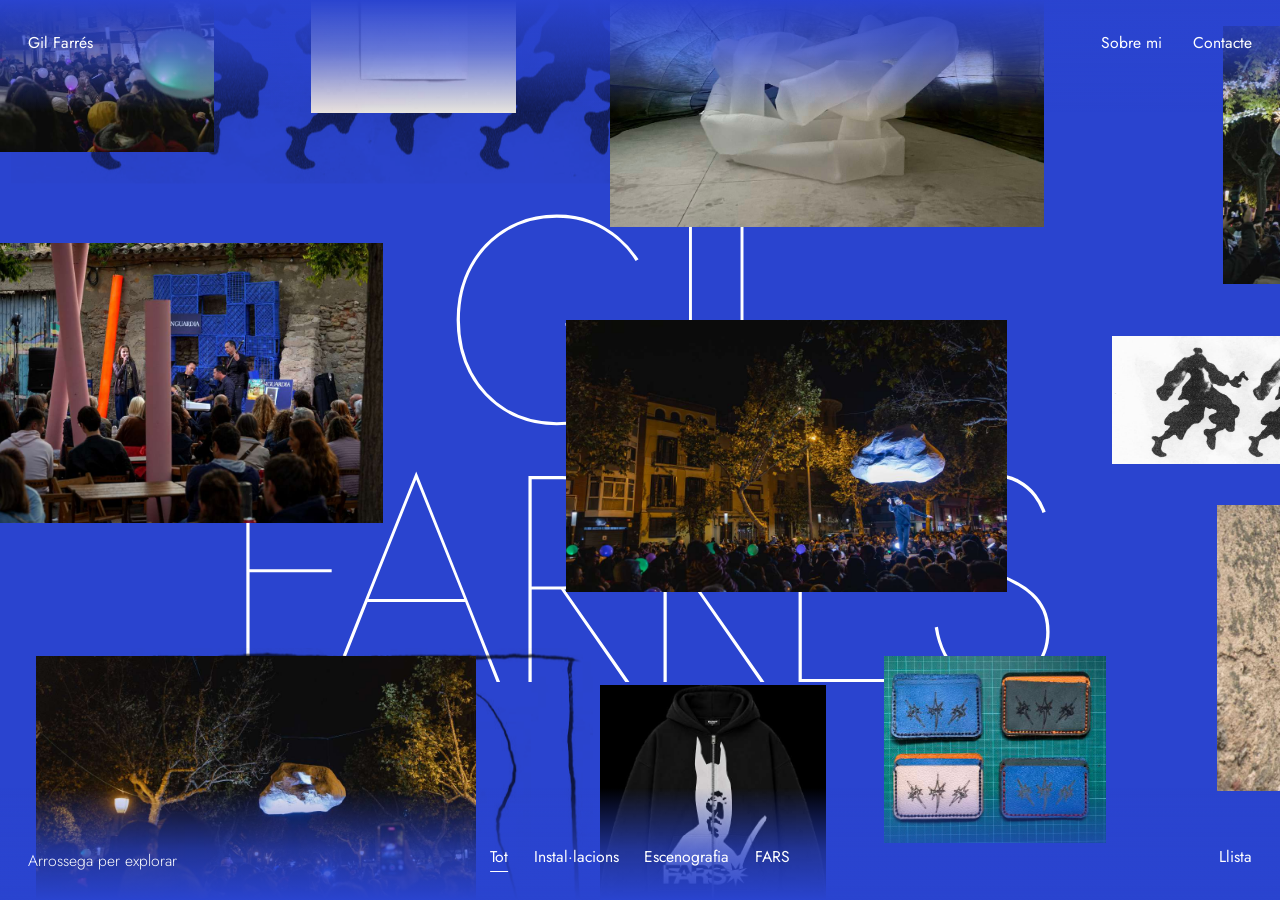
==== docs/taller/index.html @ add0188c "Tres propuestas de web para el portafolio de Gil Farrés Paper (fiel al PDF), Taller (lienzo infinito" ====
<!doctype html>
<html lang="ca">
<head>
  <meta charset="utf-8">
  <meta name="viewport" content="width=device-width, initial-scale=1, viewport-fit=cover">
  <title>Gil Farrés · Taller</title>
  <meta name="description" content="Taula de treball de Gil Farrés: instal·lacions, escenografia i la marca FARS.">
  <meta name="robots" content="noindex, nofollow">
  <meta name="theme-color" content="#2a44cf">
  <link rel="icon" href="../assets/favicon.svg" type="image/svg+xml">
  <link rel="preload" href="../assets/fonts/jost-latin-wght-normal.woff2" as="font" type="font/woff2" crossorigin>
  <link rel="stylesheet" href="../assets/css/base.css">
  <link rel="stylesheet" href="../assets/css/viewer.css">
  <link rel="stylesheet" href="taller.css">
  <script src="../assets/js/works.js"></script>
  <script src="../assets/js/viewer.js"></script>
  <script src="taller.js" defer></script>
</head>
<body data-view="canvas">
  <a class="skip-link" href="#llista">Salta a la llista d’obres</a>

  <h1 class="wordmark">
    <span>GIL</span>
    <span>FARRÉS</span>
  </h1>

  <!-- El taulell: dues capes que es mouen a velocitats diferents.
       La del fons és germana (no filla) perquè el multiply es fongui amb el blau i amb el nom. -->
  <div class="world world--back" aria-hidden="true">
    <div class="layer" id="layer-back"></div>
  </div>
  <div class="world" id="world" aria-label="Taula de treball. Arrossega per explorar les obres.">
    <div class="layer" id="layer-main"></div>
  </div>

  <header class="ui ui--top">
    <button class="ui__home" type="button" id="home">Gil Farrés</button>
    <nav class="ui__nav" aria-label="Informació">
      <button type="button" id="open-about">Sobre mi</button>
      <a href="mailto:gilfarres@gmail.com">Contacte</a>
    </nav>
  </header>

  <div class="ui ui--bottom">
    <p class="hint" id="hint">Arrossega per explorar</p>
    <div class="filters" role="group" aria-label="Filtra les obres" id="filters"></div>
    <button class="viewtoggle" type="button" id="viewtoggle" aria-pressed="false">Llista</button>
  </div>

  <!-- Vista alternativa en llista (teclat, lectors de pantalla, moviment reduït) -->
  <main class="list" id="llista" hidden></main>

  <dialog class="about" id="about" aria-labelledby="about-t"></dialog>

  <noscript><p style="position:fixed;inset:auto 1rem 1rem;color:#fff">Aquest web necessita JavaScript per mostrar les obres.</p></noscript>
</body>
</html>
---- docs/assets/css/base.css ----
/*
  Base comuna a les tres propostes: tipografia autoallotjada, reinici mínim i qualitat bàsica
  (focus visible, moviment reduït). Cada proposta defineix el seu propi disseny a la seva carpeta.

  Tipografia: Jost (SIL Open Font License), una geomètrica propera a l'ITC Avant Garde Gothic del portafoli.
  Si Gil té Adobe Creative Cloud es pot carregar la font original amb Adobe Fonts (cal revisar la llicència web).
*/
@font-face {
  font-family: 'Jost';
  src: url('../fonts/jost-latin-wght-normal.woff2') format('woff2-variations'),
       url('../fonts/jost-latin-wght-normal.woff2') format('woff2');
  font-weight: 100 900;
  font-style: normal;
  font-display: swap;
}

*, *::before, *::after { box-sizing: border-box; }

html {
  -webkit-text-size-adjust: 100%;
  text-size-adjust: 100%;
  hanging-punctuation: first last;
}

body {
  margin: 0;
  font-family: 'Jost', 'Avenir Next', 'Century Gothic', 'Segoe UI', system-ui, sans-serif;
  font-kerning: normal;
  text-rendering: optimizeLegibility;
  -webkit-font-smoothing: antialiased;
  -moz-osx-font-smoothing: grayscale;
}

img, picture, video, canvas, svg { display: block; max-width: 100%; }
img { height: auto; }

h1, h2, h3, p, figure, ul, ol, dl, dd { margin: 0; }
ul, ol { padding: 0; list-style: none; }

button { font: inherit; color: inherit; background: none; border: 0; padding: 0; cursor: pointer; }
a { color: inherit; text-decoration-thickness: .06em; text-underline-offset: .22em; }

:focus-visible {
  outline: 2px solid currentColor;
  outline-offset: 3px;
}

.visually-hidden {
  position: absolute !important;
  width: 1px; height: 1px;
  margin: -1px; padding: 0; border: 0;
  overflow: hidden;
  clip-path: inset(50%);
  white-space: nowrap;
}

.skip-link {
  position: fixed; left: 1rem; top: -4rem; z-index: 1000;
  padding: .6rem 1rem; background: #fff; color: #111;
  transition: top .2s;
}
.skip-link:focus { top: 1rem; }
---- docs/assets/css/viewer.css ----
/* Visor d'imatge ampliada (compartit per Taller i Sala). Es pot tematitzar amb --viewer-bg / --viewer-ink. */
.viewer {
  position: fixed; inset: 0;
  width: 100%; height: 100%;
  max-width: none; max-height: none;
  margin: 0; padding: 0; border: 0;
  background: var(--viewer-bg, #101010);
  color: var(--viewer-ink, #f3f1ec);
  font-family: inherit;
  overscroll-behavior: contain;
}
.viewer[open] { display: grid; grid-template-rows: minmax(0, 1fr) auto; }
.viewer::backdrop { background: var(--viewer-bg, #101010); }

.viewer__stage {
  min-height: 0;
  display: flex; align-items: center; justify-content: center;
  padding: clamp(1rem, 4vw, 3rem) clamp(1rem, 4vw, 3rem) 0;
  touch-action: pan-y pinch-zoom;
}
/* La imatge ocupa tot l'espai disponible (viewer.js limita l'ampliació a 1,8× la mida original) */
.viewer__img {
  width: 100%; height: 100%;
  object-fit: contain;
  transition: opacity .28s ease;
}
.viewer__img.is-swapping { opacity: 0; }

.viewer__bar {
  display: flex; flex-wrap: wrap; gap: 1rem 2rem;
  align-items: flex-end; justify-content: space-between;
  padding: 1.1rem clamp(1rem, 4vw, 3rem) 1.3rem;
  font-size: .95rem; line-height: 1.4; font-weight: 300;
}
.viewer__cap { max-width: 58ch; }
.viewer__title { font-weight: 500; }
.viewer__meta { opacity: .72; }
.viewer__text { margin-top: .35rem; opacity: .85; }

.viewer__nav { display: flex; gap: 1.6rem; font-weight: 400; }
.viewer__nav button { padding: .35rem 0; border-bottom: 1px solid transparent; }
.viewer__nav button:hover { border-bottom-color: currentColor; }
.viewer__nav button[disabled] { opacity: .3; pointer-events: none; }

/* Transició de la foto cap al visor (només si el navegador suporta View Transitions) */
::view-transition-group(viewer-img) {
  animation-duration: .5s;
  animation-timing-function: cubic-bezier(.2, .75, .15, 1);
}
::view-transition-old(viewer-img),
::view-transition-new(viewer-img) { height: 100%; object-fit: contain; }

@media (prefers-reduced-motion: reduce) {
  .viewer__img { transition: none; }
  ::view-transition-group(*) { animation-duration: .001s !important; }
}
---- docs/taller/taller.css ----
/*
  Proposta 2 · Taller
  Una taula de treball infinita en blau cobalt (el de les caixes de Rec.0). Les obres es poden arrossegar
  en totes direccions; el nom queda fix al fons. Un sol gest: el taulell amb inèrcia i dues profunditats.
*/
:root {
  --cobalt: #2a44cf;
  --cobalt-deep: #1d33ad;
  --on: #ffffff;
  --margin: clamp(14px, 2.2vw, 32px);
  --viewer-bg: var(--cobalt-deep);
  --viewer-ink: #ffffff;
}

html { background: var(--cobalt); color: var(--on); }
body {
  min-height: 100svh;
  background: var(--cobalt);
  color: var(--on);
  font-weight: 300;
  overflow: hidden;            /* el taulell ocupa tota la pantalla; la vista en llista torna a permetre scroll */
  overscroll-behavior: none;
}
body[data-view="list"] { overflow: auto; }

/* ───── El nom, fix al fons ───── */
.wordmark {
  position: fixed; inset: 0; z-index: 0;
  display: grid; place-content: center; text-align: center;
  font-size: min(23vw, 36svh);
  font-weight: 100; line-height: .88; letter-spacing: -.01em;
  pointer-events: none; user-select: none;
}
.wordmark span { display: block; }
body[data-view="list"] .wordmark { display: none; }

/* ───── Taulell ───── */
.world {
  position: fixed; inset: 0; z-index: 2;
  overflow: hidden;
  cursor: grab;
  touch-action: none;
  user-select: none; -webkit-user-select: none;
  animation: arriba 1.5s cubic-bezier(.16, .8, .2, 1) both;
}
.world.is-dragging { cursor: grabbing; }
.world--back { z-index: 1; pointer-events: none; mix-blend-mode: multiply; cursor: auto; }
body[data-view="list"] .world { display: none; }

@keyframes arriba {
  from { opacity: 0; transform: scale(.66); }
  35%  { opacity: 1; }
  to   { opacity: 1; transform: scale(1); }
}

.layer { position: absolute; inset: 0; will-change: transform; }
.tile { position: absolute; }

.piece {
  position: absolute;
  display: block; padding: 0;
  cursor: inherit;
  transition: opacity .45s ease, filter .45s ease, transform .5s cubic-bezier(.2, .8, .2, 1);
  -webkit-tap-highlight-color: transparent;
}
.piece img { width: 100%; height: auto; pointer-events: none; -webkit-user-drag: none; }
.piece:hover, .piece:focus-visible, .piece.is-focus { transform: scale(1.035); z-index: 3; }
.piece:focus-visible, .piece.is-focus { outline: 2px solid #fff; outline-offset: 5px; }
.piece.is-dim { opacity: .14; filter: saturate(0); pointer-events: none; }

.piece__cap {
  position: absolute; left: 0; top: 100%; margin-top: .55rem;
  font-size: .82rem; font-weight: 400; line-height: 1.2; white-space: nowrap;
  opacity: 0; transform: translateY(-3px);
  transition: opacity .25s ease, transform .25s ease;
  pointer-events: none;
}
.piece:hover .piece__cap, .piece:focus-visible .piece__cap, .piece.is-focus .piece__cap { opacity: 1; transform: none; }

/* capa del fons: grafisme FARS en negre; el multiply de .world--back el fon amb el blau */
.art { position: absolute; opacity: .7; pointer-events: none; }
.art img { width: 100%; height: auto; }

/* ───── Interfície ───── */
.ui {
  position: fixed; left: 0; right: 0; z-index: 5;
  display: flex; justify-content: space-between; align-items: baseline; gap: 1.5rem;
  padding: var(--margin);
  font-size: .98rem; font-weight: 400;
  pointer-events: none;
}
.ui > *, .ui button, .ui a { pointer-events: auto; }
.ui--top { top: 0; padding-top: max(var(--margin), env(safe-area-inset-top)); }
.ui--bottom { bottom: 0; align-items: flex-end; padding-bottom: max(var(--margin), env(safe-area-inset-bottom)); }
/* degradat de blau a les vores perquè el text es llegeixi sobre qualsevol foto */
.ui::before {
  content: ''; position: absolute; inset: 0; z-index: -1; pointer-events: none;
}
.ui--top::before { background: linear-gradient(to bottom, var(--cobalt) 0%, color-mix(in srgb, var(--cobalt) 70%, transparent) 45%, transparent 100%); bottom: -1.6rem; }
.ui--bottom::before { background: linear-gradient(to top, var(--cobalt) 0%, color-mix(in srgb, var(--cobalt) 70%, transparent) 45%, transparent 100%); top: -1.6rem; }
body[data-view="list"] .ui::before { background: var(--cobalt); }
.ui__nav { display: flex; gap: clamp(1rem, 2.4vw, 2rem); }
.ui a { text-decoration: none; }
.ui button, .ui a { padding-block: .2rem; border-bottom: 1px solid transparent; }
.ui button:hover, .ui a:hover, .ui [aria-pressed="true"] { border-bottom-color: currentColor; }

.hint { transition: opacity .6s ease; margin-right: auto; font-weight: 300; }
.hint.is-gone { opacity: 0; }
.filters { display: flex; gap: clamp(.9rem, 2vw, 1.8rem); flex-wrap: wrap; justify-content: center; position: absolute; left: 50%; bottom: max(var(--margin), env(safe-area-inset-bottom)); transform: translateX(-50%); }
.viewtoggle { margin-left: auto; }

/* ───── Vista en llista ───── */
body[data-view="list"] .filters,
body[data-view="list"] .hint { display: none; }
.list {
  position: relative; z-index: 2;
  padding: 8rem var(--margin) 8rem;
  display: grid; gap: clamp(4rem, 10vw, 8rem);
}
.list[hidden] { display: none; }
.list__item { display: grid; grid-template-columns: repeat(12, minmax(0, 1fr)); column-gap: 12px; row-gap: 1.2rem; }
.list__head { grid-column: 1 / span 4; }
.list__head h2 { font-size: clamp(1.7rem, 3.2vw, 3rem); font-weight: 200; line-height: 1.05; text-wrap: balance; }
.list__head p { margin-top: .8rem; max-width: 36ch; font-size: .98rem; text-wrap: pretty; }
.list__head .meta { opacity: .75; font-size: .9rem; }
.list__thumbs { grid-column: 6 / -1; display: flex; flex-wrap: wrap; gap: 12px; align-items: flex-start; }
.list__thumbs button { display: block; padding: 0; flex: 0 1 auto; }
.list__thumbs img { height: clamp(110px, 17vw, 230px); width: auto; }

/* ───── Sobre mi ───── */
.about {
  position: fixed; inset: 0; width: 100%; height: 100%; max-width: none; max-height: none;
  margin: 0; padding: 0; border: 0;
  background: var(--cobalt-deep); color: #fff;
  overflow: auto; overscroll-behavior: contain;
}
.about::backdrop { background: var(--cobalt-deep); }
.about__inner {
  padding: 5.5rem var(--margin) 4rem;
  display: grid; grid-template-columns: repeat(12, minmax(0, 1fr)); column-gap: 12px; row-gap: 2.4rem;
  max-width: 1500px; margin-inline: auto;
}
.about__close { position: fixed; top: var(--margin); right: var(--margin); z-index: 2; font-size: .98rem; font-weight: 400; border-bottom: 1px solid transparent; padding-block: .2rem; }
.about__close:hover { border-bottom-color: currentColor; }
.about h2 { grid-column: 1 / -1; font-size: clamp(2.4rem, 7vw, 6.5rem); font-weight: 100; line-height: .95; letter-spacing: -.01em; }
.about figure { grid-column: 1 / span 3; align-self: start; font-size: .88rem; }
.about figure img { width: 100%; height: auto; margin-bottom: .5rem; }
.about__text { grid-column: 5 / span 7; display: grid; gap: 1.1rem; font-size: 1.06rem; text-wrap: pretty; }
.about__block { grid-column: 5 / span 7; }
.about__block h3 { font-size: 1.05rem; font-weight: 500; margin-bottom: .9rem; }
.about__block ul { display: grid; gap: .75rem; font-size: 1rem; }
.about__block .yr { display: inline-block; min-width: 3.3rem; opacity: .7; }
.about__links { grid-column: 5 / span 7; display: flex; flex-wrap: wrap; gap: .5rem 2rem; font-size: 1.1rem; }

/* ───── Mòbil ───── */
@media (max-width: 720px) {
  .ui { font-size: .92rem; }
  .ui--bottom { flex-wrap: wrap; row-gap: .8rem; }
  .filters { position: static; transform: none; order: 3; width: 100%; justify-content: flex-start; }
  .hint { order: 1; }
  .viewtoggle { order: 2; }
  .list__item { row-gap: 1.6rem; }
  .list__head, .list__thumbs { grid-column: 1 / -1; }
  .about figure { grid-column: 1 / span 7; }
  .about__text, .about__block, .about__links { grid-column: 1 / -1; }
}

@media (prefers-reduced-motion: reduce) {
  .world { animation: none; }
  .piece, .piece__cap { transition: none; }
}
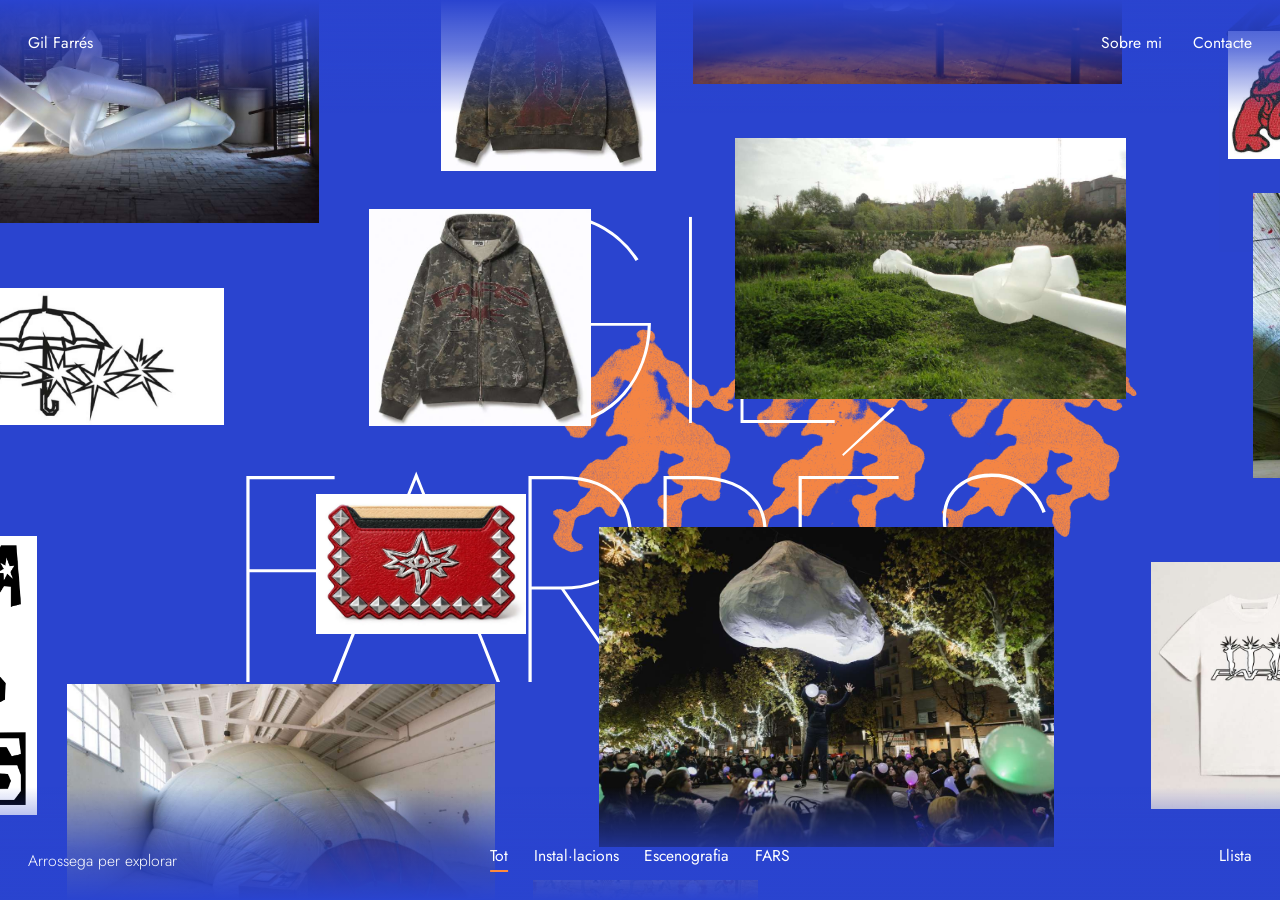
==== commit 7b95e8e8: "Taller: añadir naranja de acento (#ff8a3d) sobre el azul cobalto Naranja tomado de la columna de Rec" ====
--- a/docs/taller/index.html
+++ b/docs/taller/index.html
@@ -19,6 +19,15 @@
 <body data-view="canvas">
   <a class="skip-link" href="#llista">Salta a la llista d’obres</a>
 
+  <!-- Filtre SVG: converteix un dibuix negre sobre blanc en traç taronja transparent (capa d'accent del fons) -->
+  <svg width="0" height="0" style="position:absolute" aria-hidden="true" focusable="false">
+    <!-- La regió del filtre = la caixa de la imatge. Per defecte s'estén un 10 % més i, com que la fórmula
+         converteix el «negre transparent» en taronja opac, apareixien franges massisses a les vores. -->
+    <filter id="tint-orange" x="0" y="0" width="100%" height="100%" color-interpolation-filters="sRGB">
+      <feColorMatrix type="matrix" values="0 0 0 0 1   0 0 0 0 0.541   0 0 0 0 0.239   -0.2976 -1.0013 -0.1011 0 1.25"/>
+    </filter>
+  </svg>
+
   <h1 class="wordmark">
     <span>GIL</span>
     <span>FARRÉS</span>
@@ -28,6 +37,9 @@
        La del fons és germana (no filla) perquè el multiply es fongui amb el blau i amb el nom. -->
   <div class="world world--back" aria-hidden="true">
     <div class="layer" id="layer-back"></div>
+  </div>
+  <div class="world world--accent" aria-hidden="true">
+    <div class="layer" id="layer-accent"></div>
   </div>
   <div class="world" id="world" aria-label="Taula de treball. Arrossega per explorar les obres.">
     <div class="layer" id="layer-main"></div>
--- a/docs/assets/css/viewer.css
+++ b/docs/assets/css/viewer.css
@@ -39,7 +39,8 @@
 
 .viewer__nav { display: flex; gap: 1.6rem; font-weight: 400; }
 .viewer__nav button { padding: .35rem 0; border-bottom: 1px solid transparent; }
-.viewer__nav button:hover { border-bottom-color: currentColor; }
+.viewer__nav button:hover { border-bottom-color: var(--viewer-accent, currentColor); }
+.viewer :focus-visible { outline-color: var(--viewer-accent, currentColor); }
 .viewer__nav button[disabled] { opacity: .3; pointer-events: none; }
 
 /* Transició de la foto cap al visor (només si el navegador suporta View Transitions) */
--- a/docs/taller/taller.css
+++ b/docs/taller/taller.css
@@ -7,10 +7,16 @@
   --cobalt: #2a44cf;
   --cobalt-deep: #1d33ad;
   --on: #ffffff;
+  /* Accent: el taronja de la columna de Rec.0 i de les seves samarretes, una mica més clar perquè
+     tingui ≥ 3:1 de contrast sobre el blau (línies i anells de focus). El text sobre taronja va en blau marí (7:1). */
+  --orange: #ff8a3d;
+  --navy: #0d1650;
   --margin: clamp(14px, 2.2vw, 32px);
   --viewer-bg: var(--cobalt-deep);
   --viewer-ink: #ffffff;
+  --viewer-accent: var(--orange);
 }
+::selection { background: var(--orange); color: var(--navy); }
 
 html { background: var(--cobalt); color: var(--on); }
 body {
@@ -24,8 +30,9 @@
 body[data-view="list"] { overflow: auto; }
 
 /* ───── El nom, fix al fons ───── */
+/* Capes (de baix a dalt): dibuixos del fons (z 1) · el nom (z 2, abans al DOM) · fotos (z 2, després al DOM) */
 .wordmark {
-  position: fixed; inset: 0; z-index: 0;
+  position: fixed; inset: 0; z-index: 2;
   display: grid; place-content: center; text-align: center;
   font-size: min(23vw, 36svh);
   font-weight: 100; line-height: .88; letter-spacing: -.01em;
@@ -45,6 +52,8 @@
 }
 .world.is-dragging { cursor: grabbing; }
 .world--back { z-index: 1; pointer-events: none; mix-blend-mode: multiply; cursor: auto; }
+/* capa d'accent: mateixa profunditat que el fons, però sense multiply (el taronja no es fon amb el blau) */
+.world--accent { z-index: 1; pointer-events: none; cursor: auto; }
 body[data-view="list"] .world { display: none; }
 
 @keyframes arriba {
@@ -65,12 +74,15 @@
 }
 .piece img { width: 100%; height: auto; pointer-events: none; -webkit-user-drag: none; }
 .piece:hover, .piece:focus-visible, .piece.is-focus { transform: scale(1.035); z-index: 3; }
-.piece:focus-visible, .piece.is-focus { outline: 2px solid #fff; outline-offset: 5px; }
+.piece:focus-visible, .piece.is-focus { outline: 3px solid var(--orange); outline-offset: 5px; }
 .piece.is-dim { opacity: .14; filter: saturate(0); pointer-events: none; }
 
+/* rètol que apareix en passar per sobre una obra: etiqueta taronja amb text blau marí */
 .piece__cap {
-  position: absolute; left: 0; top: 100%; margin-top: .55rem;
-  font-size: .82rem; font-weight: 400; line-height: 1.2; white-space: nowrap;
+  position: absolute; left: 0; top: 100%; margin-top: .6rem;
+  padding: .3rem .6rem;
+  background: var(--orange); color: var(--navy);
+  font-size: .82rem; font-weight: 500; line-height: 1.2; white-space: nowrap;
   opacity: 0; transform: translateY(-3px);
   transition: opacity .25s ease, transform .25s ease;
   pointer-events: none;
@@ -80,6 +92,8 @@
 /* capa del fons: grafisme FARS en negre; el multiply de .world--back el fon amb el blau */
 .art { position: absolute; opacity: .7; pointer-events: none; }
 .art img { width: 100%; height: auto; }
+.art--orange { opacity: .95; }
+.art--orange img { filter: url(#tint-orange); clip-path: inset(1px); }   /* 1px: evita una línia a la vora per l'antialiàsing */
 
 /* ───── Interfície ───── */
 .ui {
@@ -101,8 +115,9 @@
 body[data-view="list"] .ui::before { background: var(--cobalt); }
 .ui__nav { display: flex; gap: clamp(1rem, 2.4vw, 2rem); }
 .ui a { text-decoration: none; }
-.ui button, .ui a { padding-block: .2rem; border-bottom: 1px solid transparent; }
-.ui button:hover, .ui a:hover, .ui [aria-pressed="true"] { border-bottom-color: currentColor; }
+.ui button, .ui a { padding-block: .2rem; border-bottom: 2px solid transparent; }
+.ui button:hover, .ui a:hover, .ui [aria-pressed="true"] { border-bottom-color: var(--orange); }
+.ui :focus-visible { outline-color: var(--orange); }
 
 .hint { transition: opacity .6s ease; margin-right: auto; font-weight: 300; }
 .hint.is-gone { opacity: 0; }
@@ -126,6 +141,8 @@
 .list__thumbs { grid-column: 6 / -1; display: flex; flex-wrap: wrap; gap: 12px; align-items: flex-start; }
 .list__thumbs button { display: block; padding: 0; flex: 0 1 auto; }
 .list__thumbs img { height: clamp(110px, 17vw, 230px); width: auto; }
+.list__thumbs button:hover img, .list__thumbs button:focus-visible img { outline: 3px solid var(--orange); outline-offset: 3px; }
+.list__thumbs button:focus-visible { outline: none; }
 
 /* ───── Sobre mi ───── */
 .about {
@@ -140,8 +157,10 @@
   display: grid; grid-template-columns: repeat(12, minmax(0, 1fr)); column-gap: 12px; row-gap: 2.4rem;
   max-width: 1500px; margin-inline: auto;
 }
-.about__close { position: fixed; top: var(--margin); right: var(--margin); z-index: 2; font-size: .98rem; font-weight: 400; border-bottom: 1px solid transparent; padding-block: .2rem; }
-.about__close:hover { border-bottom-color: currentColor; }
+.about__close { position: fixed; top: var(--margin); right: var(--margin); z-index: 2; font-size: .98rem; font-weight: 400; border-bottom: 2px solid transparent; padding-block: .2rem; }
+.about__close:hover { border-bottom-color: var(--orange); }
+.about a { text-decoration-color: var(--orange); text-decoration-thickness: 2px; }
+.about :focus-visible { outline-color: var(--orange); }
 .about h2 { grid-column: 1 / -1; font-size: clamp(2.4rem, 7vw, 6.5rem); font-weight: 100; line-height: .95; letter-spacing: -.01em; }
 .about figure { grid-column: 1 / span 3; align-self: start; font-size: .88rem; }
 .about figure img { width: 100%; height: auto; margin-bottom: .5rem; }
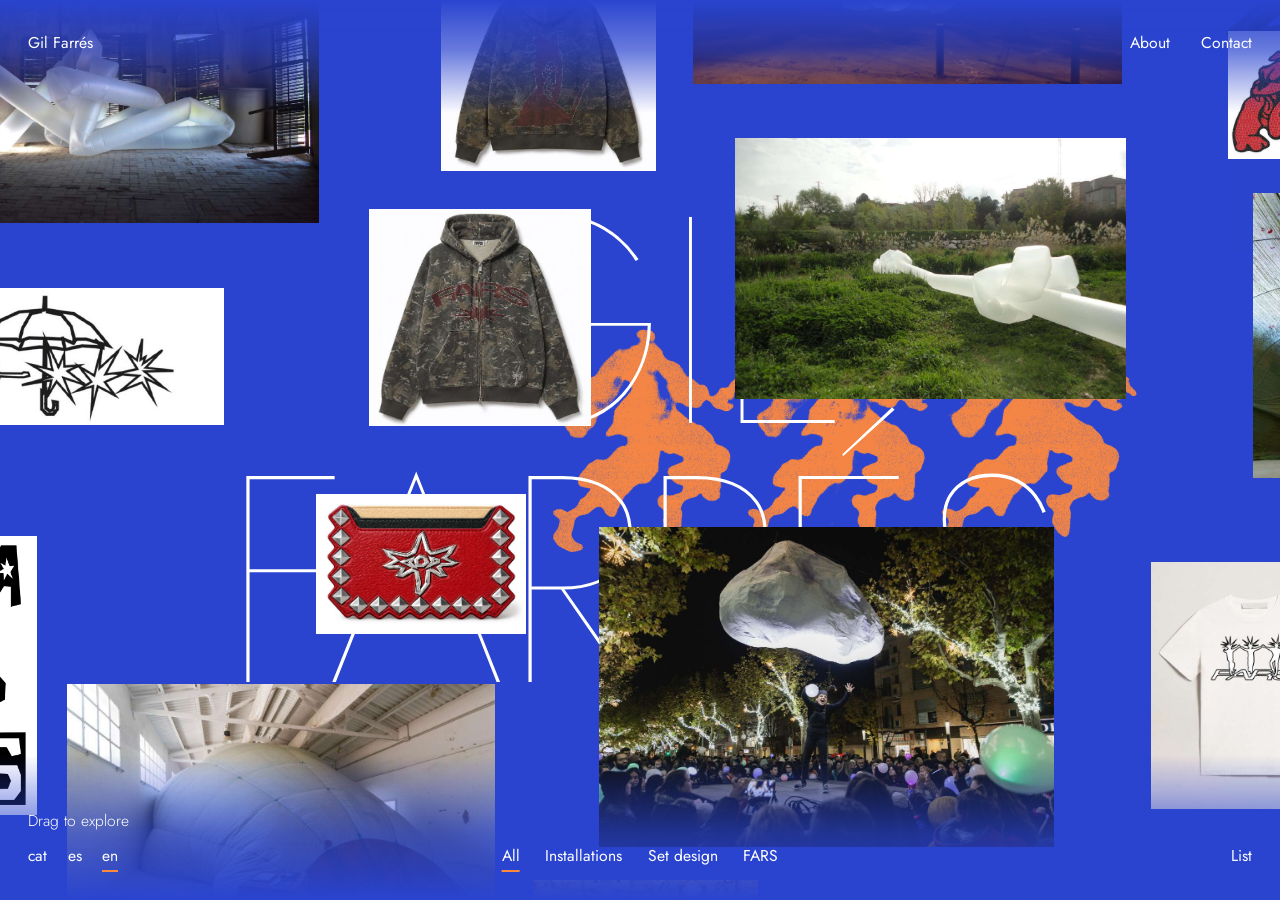
==== commit 2b5882ad: "Taller: selector de idioma (cat, es, en) y scroll propio en la vista en lista Idioma: botones abajo " ====
--- a/docs/taller/index.html
+++ b/docs/taller/index.html
@@ -14,10 +14,12 @@
   <link rel="stylesheet" href="taller.css">
   <script src="../assets/js/works.js"></script>
   <script src="../assets/js/viewer.js"></script>
+  <!-- Ordre important: i18n.js tradueix GIL abans que taller.js construeixi la pàgina -->
+  <script src="../assets/js/i18n.js" defer></script>
   <script src="taller.js" defer></script>
 </head>
 <body data-view="canvas">
-  <a class="skip-link" href="#llista">Salta a la llista d’obres</a>
+  <a class="skip-link" href="#llista" data-i18n="skip">Salta a la llista d’obres</a>
 
   <!-- Filtre SVG: converteix un dibuix negre sobre blanc en traç taronja transparent (capa d'accent del fons) -->
   <svg width="0" height="0" style="position:absolute" aria-hidden="true" focusable="false">
@@ -41,21 +43,30 @@
   <div class="world world--accent" aria-hidden="true">
     <div class="layer" id="layer-accent"></div>
   </div>
-  <div class="world" id="world" aria-label="Taula de treball. Arrossega per explorar les obres.">
+  <div class="world" id="world" data-i18n-aria="world_aria" aria-label="Taula de treball. Arrossega per explorar les obres.">
     <div class="layer" id="layer-main"></div>
   </div>
 
   <header class="ui ui--top">
     <button class="ui__home" type="button" id="home">Gil Farrés</button>
-    <nav class="ui__nav" aria-label="Informació">
-      <button type="button" id="open-about">Sobre mi</button>
-      <a href="mailto:gilfarres@gmail.com">Contacte</a>
+    <nav class="ui__nav" data-i18n-aria="nav_aria" aria-label="Informació">
+      <button type="button" id="open-about" data-i18n="about">Sobre mi</button>
+      <a href="mailto:gilfarres@gmail.com" data-i18n="contact">Contacte</a>
     </nav>
   </header>
 
   <div class="ui ui--bottom">
-    <p class="hint" id="hint">Arrossega per explorar</p>
-    <div class="filters" role="group" aria-label="Filtra les obres" id="filters"></div>
+    <!-- Abaix a l'esquerra: idioma (en contrapunt al botó Llista/Taulell de la dreta) -->
+    <div class="ui__left">
+      <p class="hint" id="hint" data-i18n="hint">Arrossega per explorar</p>
+      <!-- El nom visible és el codi curt; el nom accessible és l'idioma sencer (comença igual: «Català», «Español», «English») -->
+      <div class="langs" role="group" data-i18n-aria="lang_aria" aria-label="Llengua">
+        <button type="button" data-lang="ca" lang="ca" aria-label="Català" aria-pressed="true">cat</button>
+        <button type="button" data-lang="es" lang="es" aria-label="Español" aria-pressed="false">es</button>
+        <button type="button" data-lang="en" lang="en" aria-label="English" aria-pressed="false">en</button>
+      </div>
+    </div>
+    <div class="filters" role="group" data-i18n-aria="filters_aria" aria-label="Filtra les obres" id="filters"></div>
     <button class="viewtoggle" type="button" id="viewtoggle" aria-pressed="false">Llista</button>
   </div>
 
@@ -64,6 +75,7 @@
 
   <dialog class="about" id="about" aria-labelledby="about-t"></dialog>
 
-  <noscript><p style="position:fixed;inset:auto 1rem 1rem;color:#fff">Aquest web necessita JavaScript per mostrar les obres.</p></noscript>
+  <!-- Sense JavaScript no hi ha selector d'idioma: el missatge surt en els tres -->
+  <noscript><p style="position:fixed;inset:auto 1rem 1rem;color:#fff">Aquest web necessita JavaScript per mostrar les obres. · Esta web necesita JavaScript para mostrar las obras. · This site needs JavaScript to show the works.</p></noscript>
 </body>
 </html>
--- a/docs/taller/taller.css
+++ b/docs/taller/taller.css
@@ -24,10 +24,11 @@
   background: var(--cobalt);
   color: var(--on);
   font-weight: 300;
-  overflow: hidden;            /* el taulell ocupa tota la pantalla; la vista en llista torna a permetre scroll */
+  /* La pàgina mai fa scroll (ni al taulell ni a la llista): la llista té el seu propi contenidor amb scroll.
+     Així la pàgina no guanya ni perd barra en canviar de vista i res de l'interfície es belluga. */
+  overflow: hidden;
   overscroll-behavior: none;
 }
-body[data-view="list"] { overflow: auto; }
 
 /* ───── El nom, fix al fons ───── */
 /* Capes (de baix a dalt): dibuixos del fons (z 1) · el nom (z 2, abans al DOM) · fotos (z 2, després al DOM) */
@@ -112,15 +113,19 @@
 }
 .ui--top::before { background: linear-gradient(to bottom, var(--cobalt) 0%, color-mix(in srgb, var(--cobalt) 70%, transparent) 45%, transparent 100%); bottom: -1.6rem; }
 .ui--bottom::before { background: linear-gradient(to top, var(--cobalt) 0%, color-mix(in srgb, var(--cobalt) 70%, transparent) 45%, transparent 100%); top: -1.6rem; }
-body[data-view="list"] .ui::before { background: var(--cobalt); }
+/* a la llista, franja blava sòlida (el contingut passa per sota), sense tapar la barra de scroll */
+body[data-view="list"] .ui::before { background: var(--cobalt); right: var(--sbw, 0px); }
 .ui__nav { display: flex; gap: clamp(1rem, 2.4vw, 2rem); }
 .ui a { text-decoration: none; }
 .ui button, .ui a { padding-block: .2rem; border-bottom: 2px solid transparent; }
 .ui button:hover, .ui a:hover, .ui [aria-pressed="true"] { border-bottom-color: var(--orange); }
 .ui :focus-visible { outline-color: var(--orange); }
 
-.hint { transition: opacity .6s ease; margin-right: auto; font-weight: 300; }
+/* Abaix a l'esquerra: la pista (només al principi) damunt dels botons d'idioma, que es queden sempre */
+.ui__left { display: flex; flex-direction: column; align-items: flex-start; gap: .55rem; margin-right: auto; }
+.hint { transition: opacity .6s ease; font-weight: 300; }
 .hint.is-gone { opacity: 0; }
+.langs { display: flex; gap: clamp(.8rem, 1.6vw, 1.3rem); }
 .filters { display: flex; gap: clamp(.9rem, 2vw, 1.8rem); flex-wrap: wrap; justify-content: center; position: absolute; left: 50%; bottom: max(var(--margin), env(safe-area-inset-bottom)); transform: translateX(-50%); }
 .viewtoggle { margin-left: auto; }
 
@@ -128,11 +133,31 @@
 body[data-view="list"] .filters,
 body[data-view="list"] .hint { display: none; }
 .list {
-  position: relative; z-index: 2;
+  position: fixed; inset: 0; z-index: 2;          /* contenidor amb scroll propi, a pantalla completa */
+  overflow-y: auto; overscroll-behavior: contain;
   padding: 8rem var(--margin) 8rem;
-  display: grid; gap: clamp(4rem, 10vw, 8rem);
-}
+  display: grid; align-content: start; gap: clamp(4rem, 10vw, 8rem);
+}
+.list:focus { outline: none; }                    /* només rep el focus per programa (teclat: RePàg, fletxes) */
 .list[hidden] { display: none; }
+
+/* Barra de scroll: fons invisible i barra taronja (com la resta d'accents), sense fletxes.
+   · Chrome, Edge i Safari: ::-webkit-scrollbar (és l'únic que permet treure les fletxes de Windows).
+     Atenció: si aquí també hi hagués scrollbar-color, Chrome ignoraria tot això.
+   · Firefox: les propietats estàndard scrollbar-width / scrollbar-color. */
+.list::-webkit-scrollbar, .about::-webkit-scrollbar { width: 12px; }
+.list::-webkit-scrollbar-track, .about::-webkit-scrollbar-track,
+.list::-webkit-scrollbar-corner, .about::-webkit-scrollbar-corner { background: transparent; }
+.list::-webkit-scrollbar-button, .about::-webkit-scrollbar-button { display: none; }
+.list::-webkit-scrollbar-thumb, .about::-webkit-scrollbar-thumb {
+  background: var(--orange);
+  border: 3px solid transparent; background-clip: padding-box;     /* queda una barra fina (6 px) dins d'una zona d'agafar de 12 px */
+  min-height: 3rem;
+}
+.list::-webkit-scrollbar-thumb:hover, .about::-webkit-scrollbar-thumb:hover { background-color: #ffa565; background-clip: padding-box; }
+@supports not selector(::-webkit-scrollbar) {
+  .list, .about { scrollbar-width: thin; scrollbar-color: var(--orange) transparent; }
+}
 .list__item { display: grid; grid-template-columns: repeat(12, minmax(0, 1fr)); column-gap: 12px; row-gap: 1.2rem; }
 .list__head { grid-column: 1 / span 4; }
 .list__head h2 { font-size: clamp(1.7rem, 3.2vw, 3rem); font-weight: 200; line-height: 1.05; text-wrap: balance; }
@@ -176,7 +201,7 @@
   .ui { font-size: .92rem; }
   .ui--bottom { flex-wrap: wrap; row-gap: .8rem; }
   .filters { position: static; transform: none; order: 3; width: 100%; justify-content: flex-start; }
-  .hint { order: 1; }
+  .ui__left { order: 1; }
   .viewtoggle { order: 2; }
   .list__item { row-gap: 1.6rem; }
   .list__head, .list__thumbs { grid-column: 1 / -1; }
